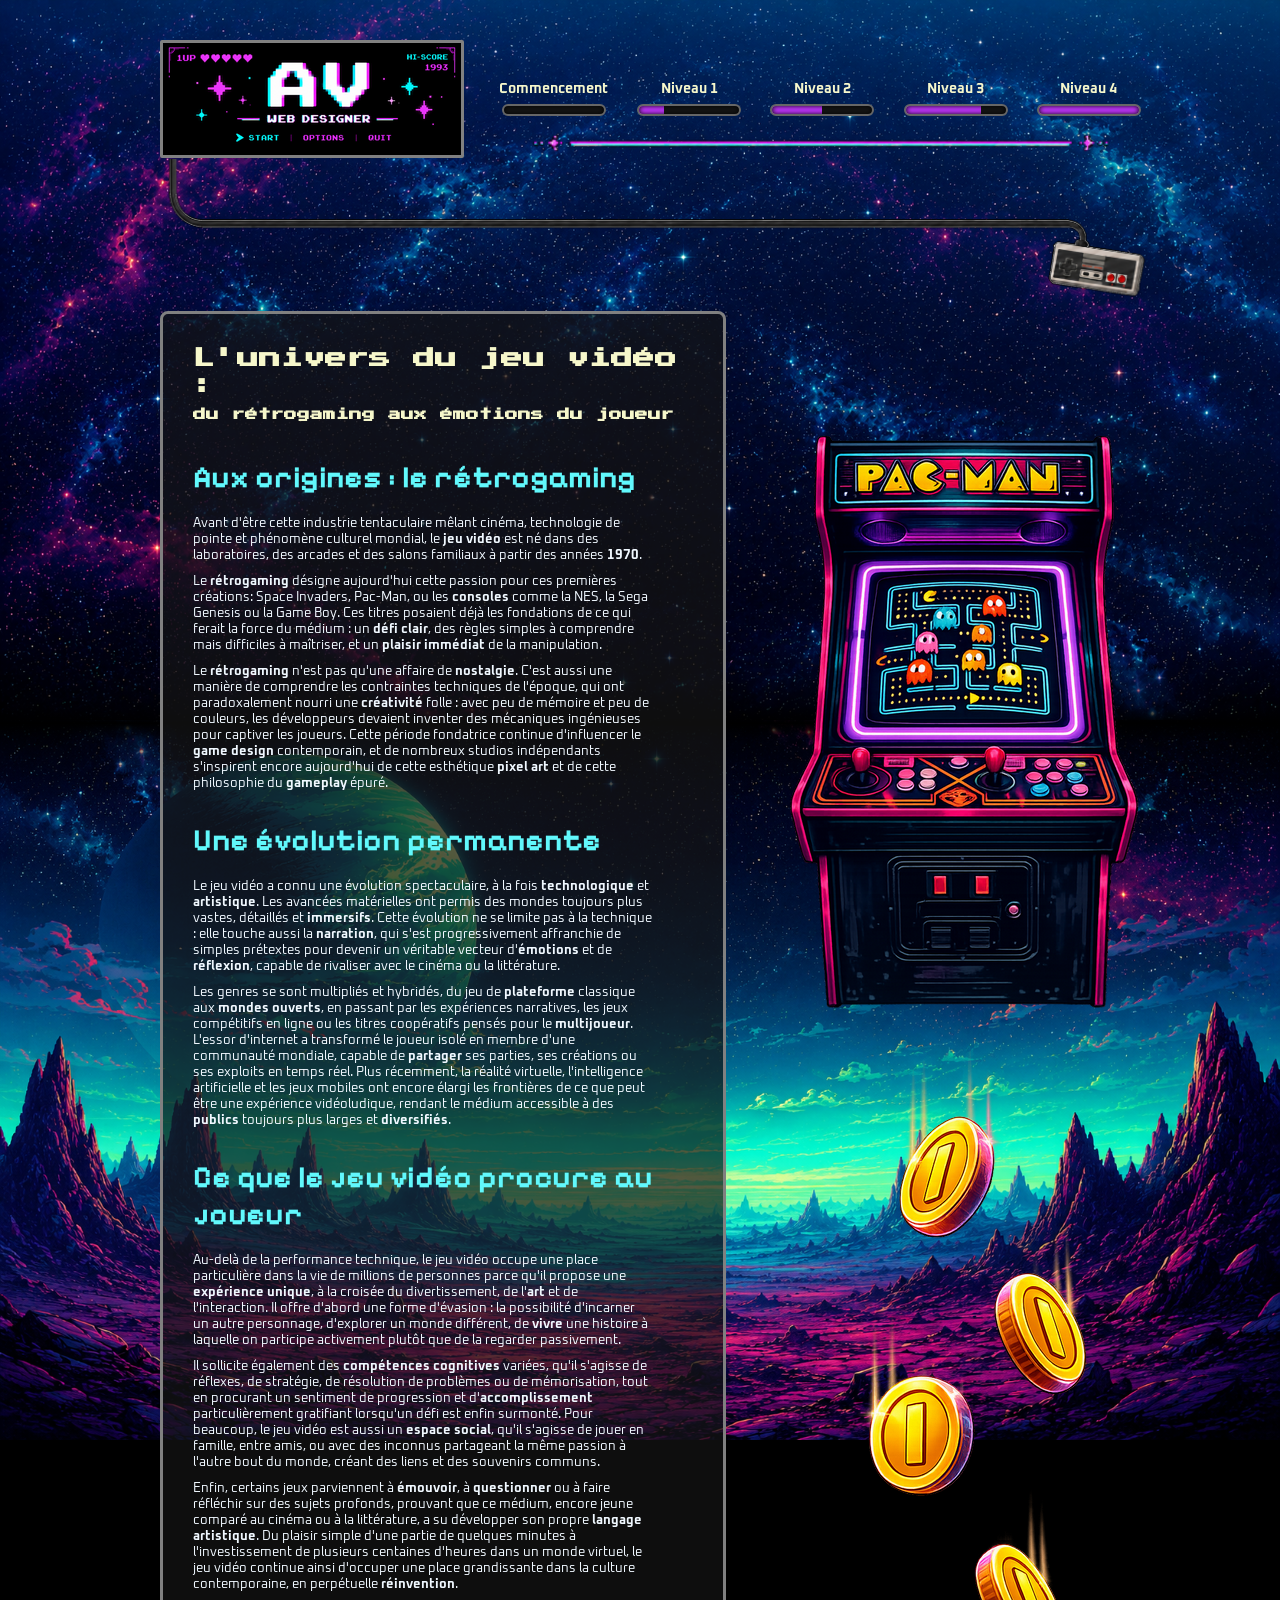
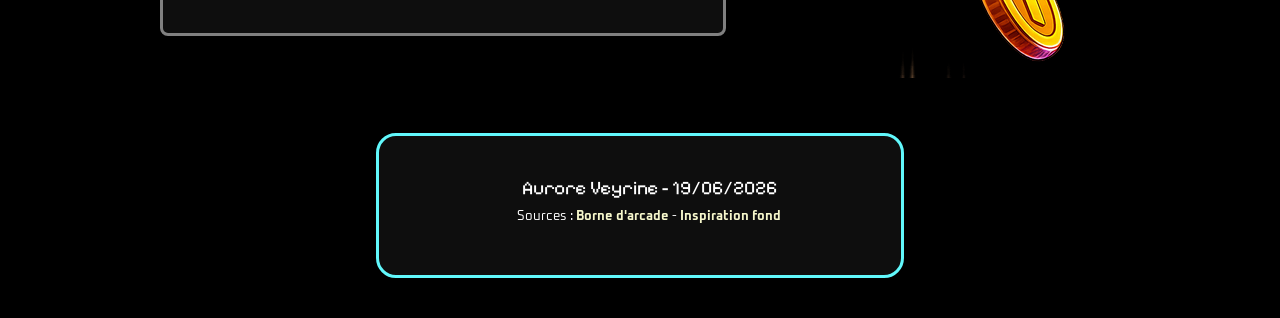
==== index.html @ 01560e69 "first commit" ====
<!DOCTYPE html>
<html lang="fr-CA">
<head>
    <meta charset="UTF-8">
    <meta name="viewport" content="width=device-width, initial-scale=1.0">
    <link rel="stylesheet" href="styles.css">
    <title>Retro Web Design</title>
</head>
<body>
    <div id="wrapper">
        <header>
            <a href="index.html"><img src="images/logo.png" alt="logo"></a>
            <nav>
                <ul>
                    <li><a href="index.html">Commencement</a></li>
                    <li class="niveau1"><a href="niveau1.html">Niveau 1</a></li>
                    <li class="niveau2"><a href="niveau2.html">Niveau 2</a></li>
                    <li class="niveau3"><a href="niveau3.html">Niveau 3</a></li>
                    <li class="niveau4"><a href="niveau4.html">Niveau 4</a></li>
                </ul>
            </nav>
            <img src="images/latest_line.png" id="latest_line" alt="dernière ligne">
        </header>
        <main>
            <h1>L'univers du jeu vidéo : <span>du rétrogaming aux émotions du joueur</span></h1>
            <article>
            <h2>Aux origines : le rétrogaming</h2>
            <p>Avant d'être cette industrie tentaculaire mêlant cinéma, technologie de pointe et phénomène culturel mondial, 
                le <strong>jeu vidéo</strong> est né dans des laboratoires, des arcades et des salons familiaux à partir des années <strong>1970</strong>. 
            <p>Le <strong>rétrogaming</strong> désigne aujourd'hui cette passion pour ces premières créations: Space Invaders, Pac-Man, 
                ou les <strong>consoles</strong> comme la NES, la Sega Genesis ou la Game Boy. Ces titres posaient déjà les fondations de ce qui ferait la force du médium 
                : un <strong>défi clair</strong>, des règles simples à comprendre mais difficiles à maîtriser, et un <strong>plaisir immédiat</strong> de la 
                manipulation.</p>
            <p>Le <strong>rétrogaming</strong> n'est pas qu'une affaire de <strong>nostalgie</strong>. C'est aussi une manière de comprendre les contraintes 
                techniques de l'époque, qui ont paradoxalement nourri une <strong>créativité</strong> folle : avec peu de mémoire et peu de 
                couleurs, les développeurs devaient inventer des mécaniques ingénieuses pour captiver les joueurs. Cette période 
                fondatrice continue d'influencer le <strong>game design</strong> contemporain, et de nombreux studios indépendants s'inspirent encore 
                aujourd'hui de cette esthétique <strong>pixel art</strong> et de cette philosophie du <strong>gameplay</strong>&nbsp;épuré.</p>
            </article>
            <article>
                <h2>Une évolution permanente</h2>
                <p>Le jeu vidéo a connu une évolution spectaculaire, à la fois <strong>technologique</strong> et <strong>artistique</strong>. 
                    Les avancées matérielles ont permis des mondes toujours plus vastes, détaillés et <strong>immersifs</strong>.  Cette évolution 
                    ne se limite pas à la technique : elle touche aussi la <strong>narration</strong>, qui s'est progressivement affranchie de 
                    simples prétextes pour devenir un véritable vecteur d'<strong>émotions</strong> et de <strong>réflexion</strong>, capable de rivaliser avec 
                    le cinéma ou la littérature.</p>
                <p>Les genres se sont multipliés et hybridés, du jeu de <strong>plateforme</strong> classique aux <strong>mondes ouverts</strong>, en passant par 
                    les expériences narratives, les jeux compétitifs en ligne ou les titres coopératifs pensés pour le <strong>multijoueur</strong>.
                    L'essor d'internet a transformé le joueur isolé en membre d'une communauté mondiale, capable de <strong>partager</strong> ses 
                    parties, ses créations ou ses exploits en temps réel. Plus récemment, la réalité virtuelle, l'intelligence 
                    artificielle et les jeux mobiles ont encore élargi les frontières de ce que peut être une expérience vidéoludique, 
                    rendant le médium accessible à des <strong>publics</strong> toujours plus larges et <strong>diversifiés</strong>.</p>
            </article>
            <article id="emotions">
                <h2>Ce que le jeu vidéo procure au joueur</h2>
                <p>Au-delà de la performance technique, le jeu vidéo occupe une place particulière dans la vie de millions de 
                    personnes parce qu'il propose une <strong>expérience unique</strong>, à la croisée du divertissement, de l'<strong>art</strong> et de l'interaction. 
                    Il offre d'abord une forme d'évasion : la possibilité d'incarner un autre personnage, d'explorer un monde différent, 
                    de <strong>vivre</strong> une histoire à laquelle on participe activement plutôt que de la regarder passivement.</p>
                <p>Il sollicite également des <strong>compétences cognitives</strong> variées, qu'il s'agisse de réflexes, de stratégie, de résolution de 
                    problèmes ou de mémorisation, tout en procurant un sentiment de progression et d'<strong>accomplissement</strong> particulièrement gratifiant 
                    lorsqu'un défi est enfin surmonté. Pour beaucoup, le jeu vidéo est aussi un <strong>espace social</strong>, qu'il s'agisse de jouer en famille, 
                    entre amis, ou avec des inconnus partageant la même passion à l'autre bout du monde, créant des liens et des souvenirs communs.</p>
                <p>Enfin, certains jeux parviennent à <strong>émouvoir</strong>, à <strong>questionner</strong> ou à faire réfléchir sur des sujets profonds, prouvant que ce médium, 
                    encore jeune comparé au cinéma ou à la littérature, a su développer son propre <strong>langage artistique</strong>. Du plaisir simple d'une partie 
                    de quelques minutes à l'investissement de plusieurs centaines d'heures dans un monde virtuel, le jeu vidéo continue ainsi d'occuper 
                    une place grandissante dans la culture contemporaine, en perpétuelle&nbsp;<strong>réinvention</strong>.</p>
            </article>
        </main>
        <aside>
            <img src="./images/sidebar_design1.png" alt="Borne d'arcade">
            <img src="./images/sidebar_design2.png" alt="Pièces">
        </aside>
        <footer>
            <div id="footer-texte">
                <p id="nom">Aurore Veyrine - <time datetime="2026-06-19">19/06/2026</time></p>
                <p>Sources : <a href="https://ca.pinterest.com/pin/9499849210904156/">Borne d'arcade</a> -
                <a href="https://ca.pinterest.com/pin/316166836357270043/">Inspiration fond</a></p>
            </div>
        </footer>
    </div>
</body>
</html>
---- styles.css ----
@import url('https://fonts.googleapis.com/css2?family=Oxanium:wght@200..800&family=Pixelify+Sans:wght@400..700&family=Press+Start+2P&display=swap');

/*Réinitialisation CSS*/
html, body, div, span, applet, object, iframe, h1, h2, h3, h4, h5, h6, p, blockquote, pre, a, abbr, acronym, address, big,
cite, code, del, dfn, em, font, img, ins, kbd, q, s, samp, small, strike, strong, sub, sup, tt, var, b, u, i, center, dl,
dt, dd, ol, ul, li, fieldset, form, label, legend, table, caption, tbody, tfoot, thead, tr, th, td{
    margin: 0;
    padding: 0;
    border: 0;
    outline: 0;
}

header, nav, footer, main{
    display: block;
}

body{
    background: linear-gradient(to bottom, transparent 0%,rgba(0, 0, 0, 0.5) 40%,black 50%,rgba(0, 0, 0, 0.5) 60%,
                transparent 100%) center 50vw / 100% 13vw no-repeat,
    url("./images/fond1.png") center top / 100% auto no-repeat,
    url("./images/fond2.png") center 56.28vw / 100% auto no-repeat;
    background-color: black;
    font-family: 'oxanium', sans-serif;
    font-size: 0.8em;
    color: aliceblue;
}

#wrapper{
    width: 960px;
    margin: 40px auto;
}

/*Header-------------------------------------------------------*/
header{
    width: 900px;
}

img[src="images/logo.png"]{
    border-radius: 2px;
    border: solid grey 3px;
}

#latest_line{
    width: 110%;
    height: 100%;
    margin-top: -7px;
}

/*Nav----------------------------------------------------------*/
nav{
    float: right;
    width: 700px;
    height: auto;
    margin: 40px -110px 0 0;
}

nav ul::after{
    content: '';
    display: block;
    width: 700px;
    height: 45px;
    background: url(./images/navbar.png) center no-repeat;
    background-size: 600px;
    flex-basis: 130%;
    margin-top: 5px;
}

ul{
    list-style: none;
    display: flex;
    justify-content: space-evenly;
    text-align: center;
    flex-wrap: wrap;
    margin: 0;
    padding: 0;
}

nav li{
    display: block;
    font-size: 14px;
}

nav li a, nav li a:link, nav li a:visited{
    text-decoration: none;
    color: #f6f7cb;
    font-weight: bold;
    transition: 0.2s ease;
}

nav li a:hover, nav li a:focus, nav li a:active{
    color: #ffffff;
    text-shadow:
        0 0 5px #ffffff,
        0 0 10px #fff6a8,
        0 0 20px #ffdd55,
        0 0 35px #ff9900,
        0 0 50px #ff5e00;
}

li::after{
    content: "";
    display: block;
    width: 100px;
    height: 8px;
    margin: 6px auto 0;
    border: 2px solid #666;
    border-radius: 10px;
    background: linear-gradient(90deg, #c337ff var(--xp), #151515 var(--xp));
    box-shadow: inset 0 0 5px black;
}

li{
    --xp: 0%;
}

.niveau1{
    --xp: 25%;
}

.niveau2{
    --xp: 50%;
}

.niveau3{
    --xp: 75%;
}

.niveau4{
    --xp: 100%;
}


/*Main----------------------------------------------------------*/
main{
    float: left;
    width: 500px;
    background-color: rgb(21, 21, 21,0.7);
    padding: 30px;
    border: grey 3px solid;
    border-radius: 8px;
}

h1{
    font-family: 'press start 2p', sans-serif;
    font-size: 1.7em;
    line-height: 1.3em;
    margin-bottom: 30px;
    color: #f6f7cb;
}

h1>span{
    display: block;
    font-size: 0.8rem;
}

h2{
    font-family: 'pixelify sans', sans-serif;
    font-size: 2.4em;
    margin: 30px 0 20px;
    color: #61F8FC;
}

p{
    width: 460px;
    margin-bottom: 10px;
}

/*Main-images-------------------------------------------------------*/
.images-pages1{
    position: relative;
    width: 900px;
    padding: 35px 35px 85px;
    background: linear-gradient(145deg, #7a7a7a, #353535);
    border: 10px solid #161616;
    border-radius: 40px;
    box-shadow: inset 0 0 25px rgba(255, 255, 255, 0.25),
                inset 0 0 50px rgba(0, 0, 0, 0.8),
                0 15px 30px rgba(0, 0, 0, 0.7);
}

.images-pages1 img{
    width: 100%;
    border-radius: 40px;
    border: 5px solid #111;
    box-sizing: border-box;
}

.images-pages1::after {
    content: "";
    position: absolute;
    left: 50%;
    bottom: 25px;
    width: 36px;
    height: 36px;
    box-sizing: border-box;
    background: #242424;
    border: 4px solid #161616;
    border-radius: 50%;
}

.images-pages2{
    position: relative;
    width: 900px;
    padding: 35px 35px 60px;
    background: linear-gradient(145deg, #1f1f1f, #050505);
    border: 10px solid #080808;
    box-shadow: inset 0 0 18px rgba(255, 255, 255, 0.08),
                inset 0 0 35px rgba(0, 0, 0, 0.9),
                0 12px 25px rgba(0, 0, 0, 0.7);
    border-radius: 12px;
}

.images-pages2 img{
    border: 5px solid #000;
    border-radius: 4px;
}

.images-pages2::after {
    content: "";
    position: absolute;
    left: 90%;
    bottom: 23px;
    width: 15px;
    height: 15px;
    box-sizing: border-box;
    background: #3a3a3a;
    border: 2px solid #050505;
    border-radius: 99%;
}

.images-pages2:hover::after {
    background-color: #DA110D;
}

/*Aside----------------------------------------------------------*/
aside{
    background: url(images/sidebar_design.png) no-repeat;
    float: right;
    width: 353px;
    margin: 100px 0 0 40px;
}

/*Footer----------------------------------------------------------*/
footer{
    clear: both;
    padding-top: 50px;
}

#footer-texte{
    background-color: rgb(21, 21, 21,0.7);
    padding: 30px;
    border: #61F8FC 3px solid;
    border-radius: 8px;
    color: rgb(255, 255, 255);
    width: 55%;
    margin: 0 auto;
    padding: 40px;
    text-align: center;
    box-sizing: border-box;
    border-radius: 20px;
}

#nom{
    font-family: 'pixelify sans', sans-serif;
    font-size: 1.5em;
}

footer a, footer a:link, footer a:visited{
    text-decoration: none;
    color: #f6f7cb;
    font-weight: bold;
}

footer a:hover, footer a:focus, footer a:active{
    color: #797a51;
}
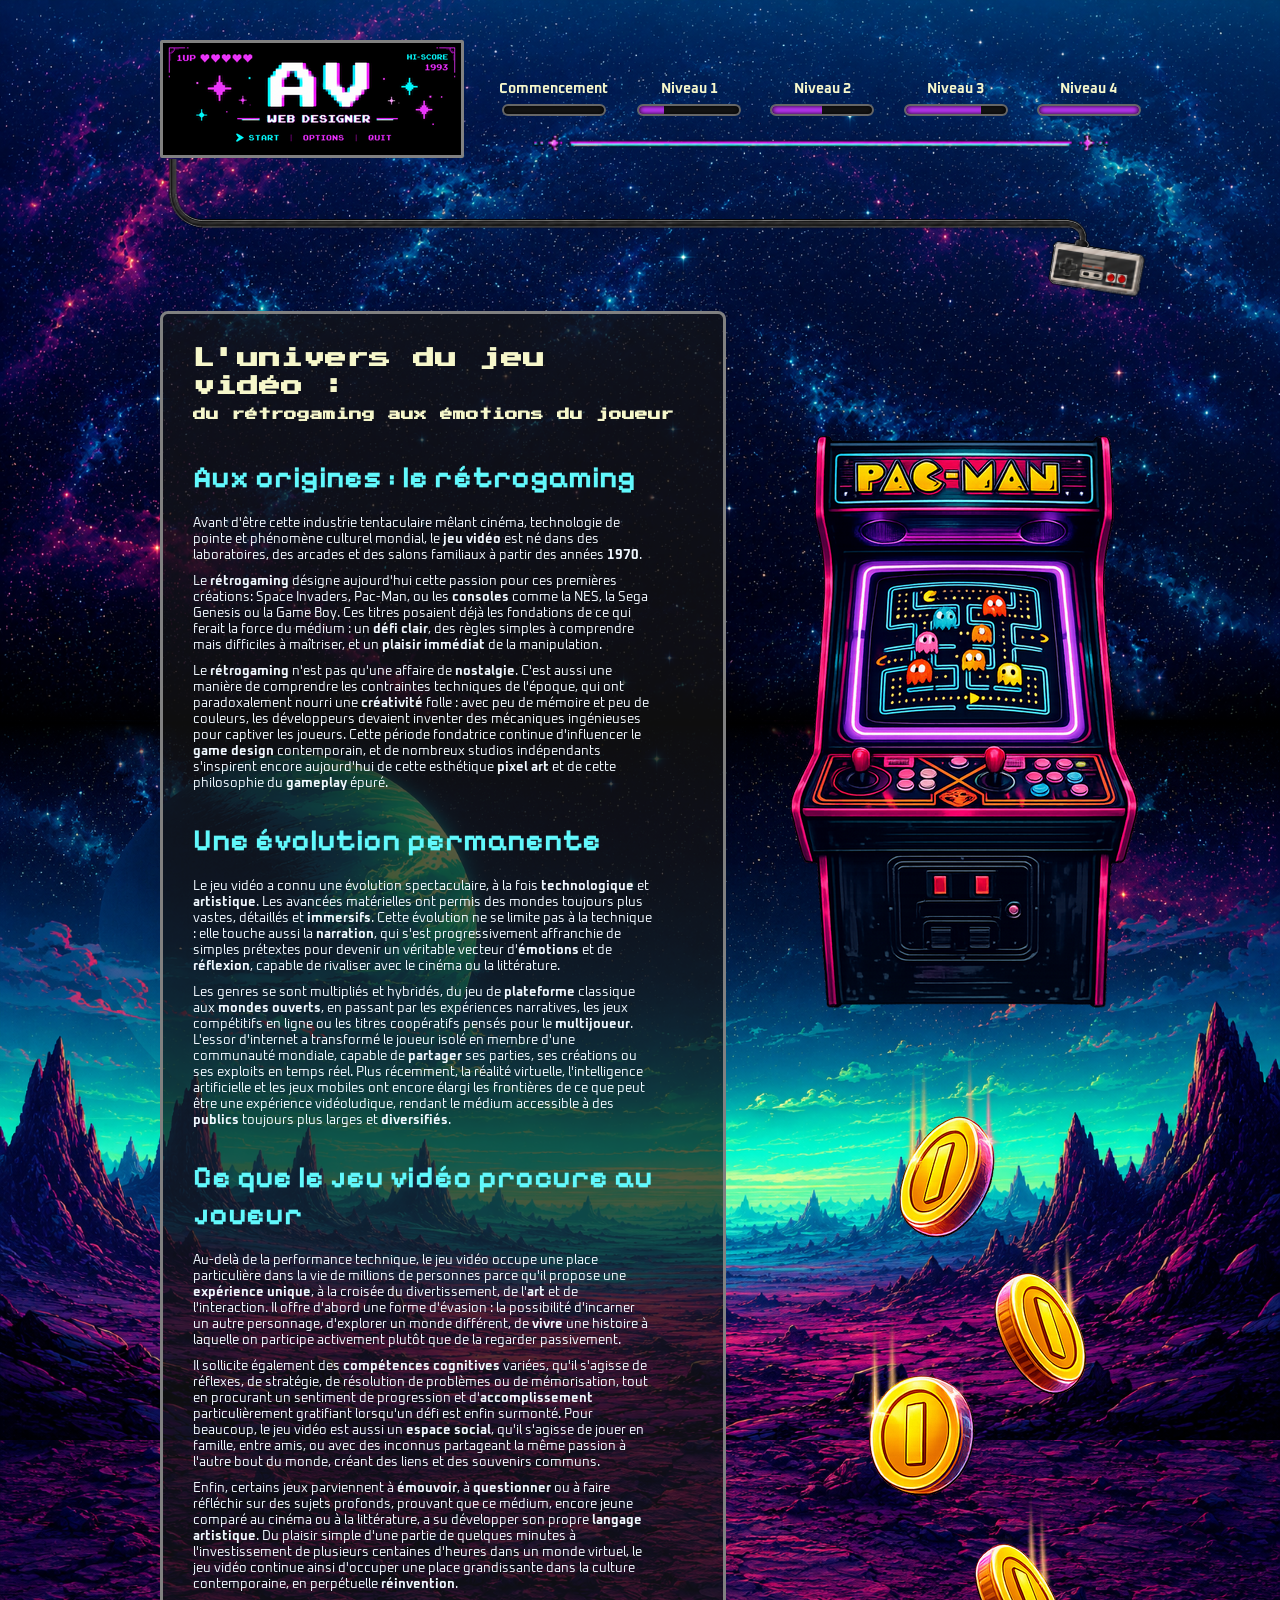
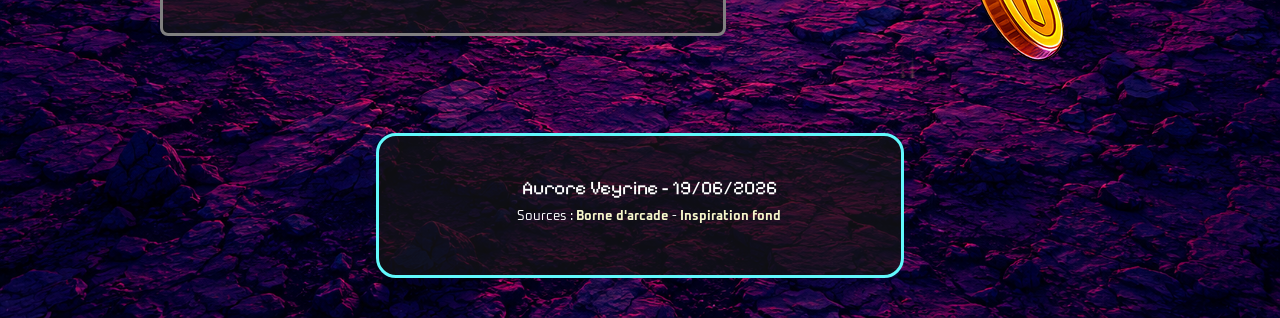
==== commit f5a2cedb: "Fix HTML entity for non-breaking space in header" ====
--- a/index.html
+++ b/index.html
@@ -22,7 +22,7 @@
             <img src="images/latest_line.png" id="latest_line" alt="dernière ligne">
         </header>
         <main>
-            <h1>L'univers du jeu vidéo : <span>du rétrogaming aux émotions du joueur</span></h1>
+            <h1>L'univers du jeu vidéo&nbsp;:<span>du rétrogaming aux émotions du joueur</span></h1>
             <article>
             <h2>Aux origines : le rétrogaming</h2>
             <p>Avant d'être cette industrie tentaculaire mêlant cinéma, technologie de pointe et phénomène culturel mondial, 
@@ -80,4 +80,4 @@
         </footer>
     </div>
 </body>
-</html>+</html>
--- a/styles.css
+++ b/styles.css
@@ -18,7 +18,8 @@
     background: linear-gradient(to bottom, transparent 0%,rgba(0, 0, 0, 0.5) 40%,black 50%,rgba(0, 0, 0, 0.5) 60%,
                 transparent 100%) center 50vw / 100% 13vw no-repeat,
     url("./images/fond1.png") center top / 100% auto no-repeat,
-    url("./images/fond2.png") center 56.28vw / 100% auto no-repeat;
+    url("./images/fond2.png") center 56.28vw / 100% auto no-repeat,
+    url(../images/fond3.png) bottom/ 100% auto no-repeat;
     background-color: black;
     font-family: 'oxanium', sans-serif;
     font-size: 0.8em;
@@ -188,7 +189,7 @@
 .images-pages1::after {
     content: "";
     position: absolute;
-    left: 50%;
+    left: 47%;
     bottom: 25px;
     width: 36px;
     height: 36px;
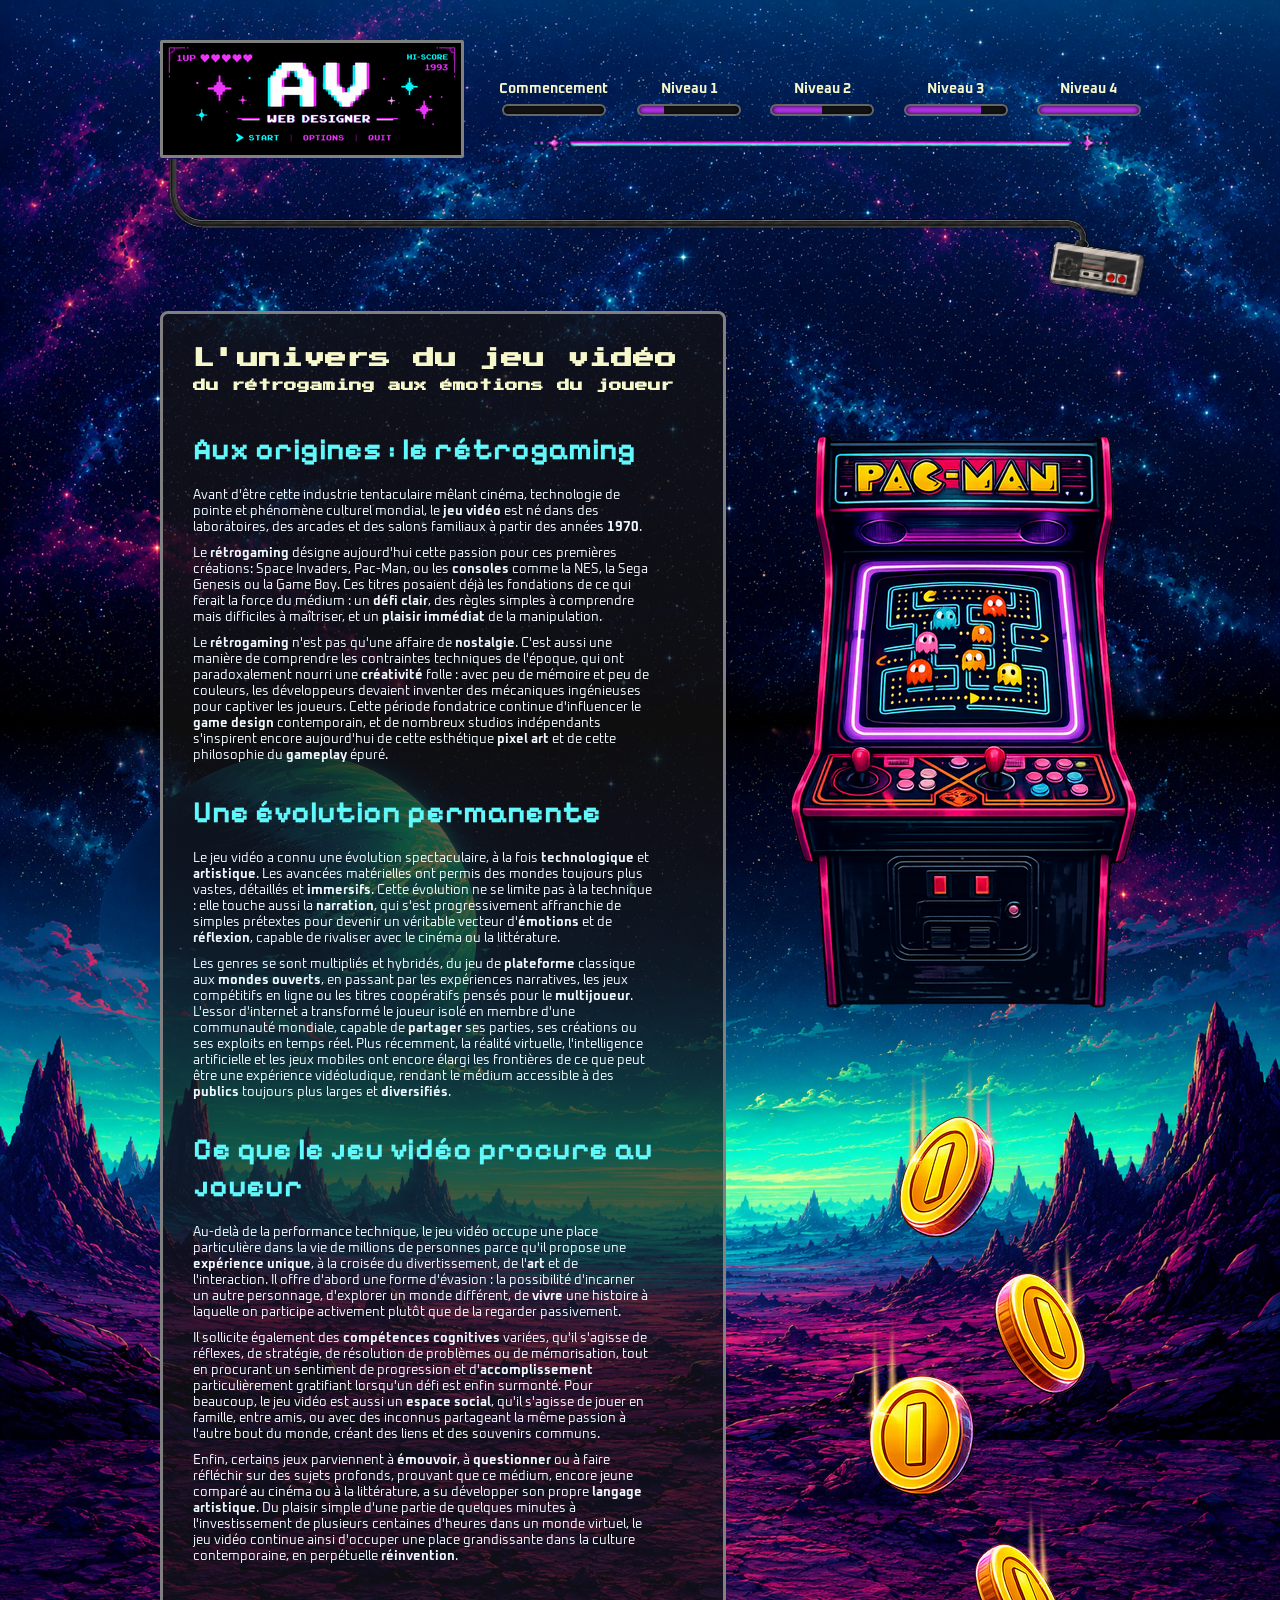
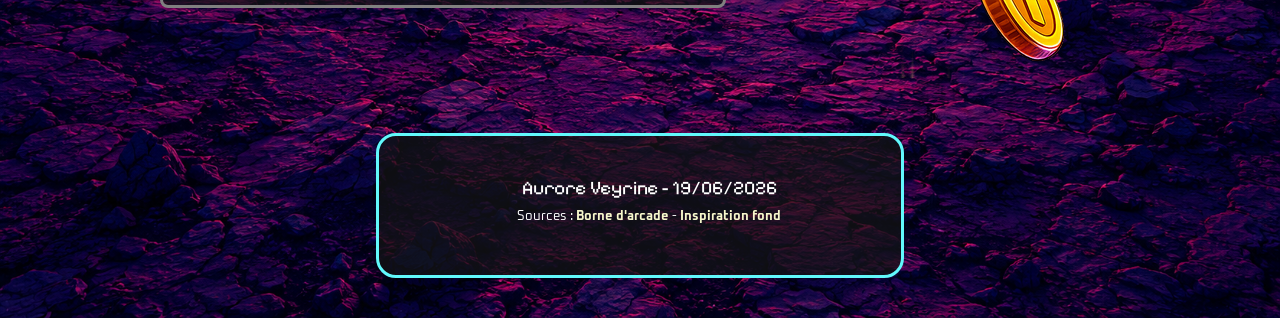
==== commit bb06cf63: "Fix HTML entity for non-breaking space" ====
--- a/index.html
+++ b/index.html
@@ -22,7 +22,7 @@
             <img src="images/latest_line.png" id="latest_line" alt="dernière ligne">
         </header>
         <main>
-            <h1>L'univers du jeu vidéo&nbsp;:<span>du rétrogaming aux émotions du joueur</span></h1>
+            <h1>L'univers du jeu vidéo <span>du rétrogaming aux émotions du joueur</span></h1>
             <article>
             <h2>Aux origines : le rétrogaming</h2>
             <p>Avant d'être cette industrie tentaculaire mêlant cinéma, technologie de pointe et phénomène culturel mondial, 
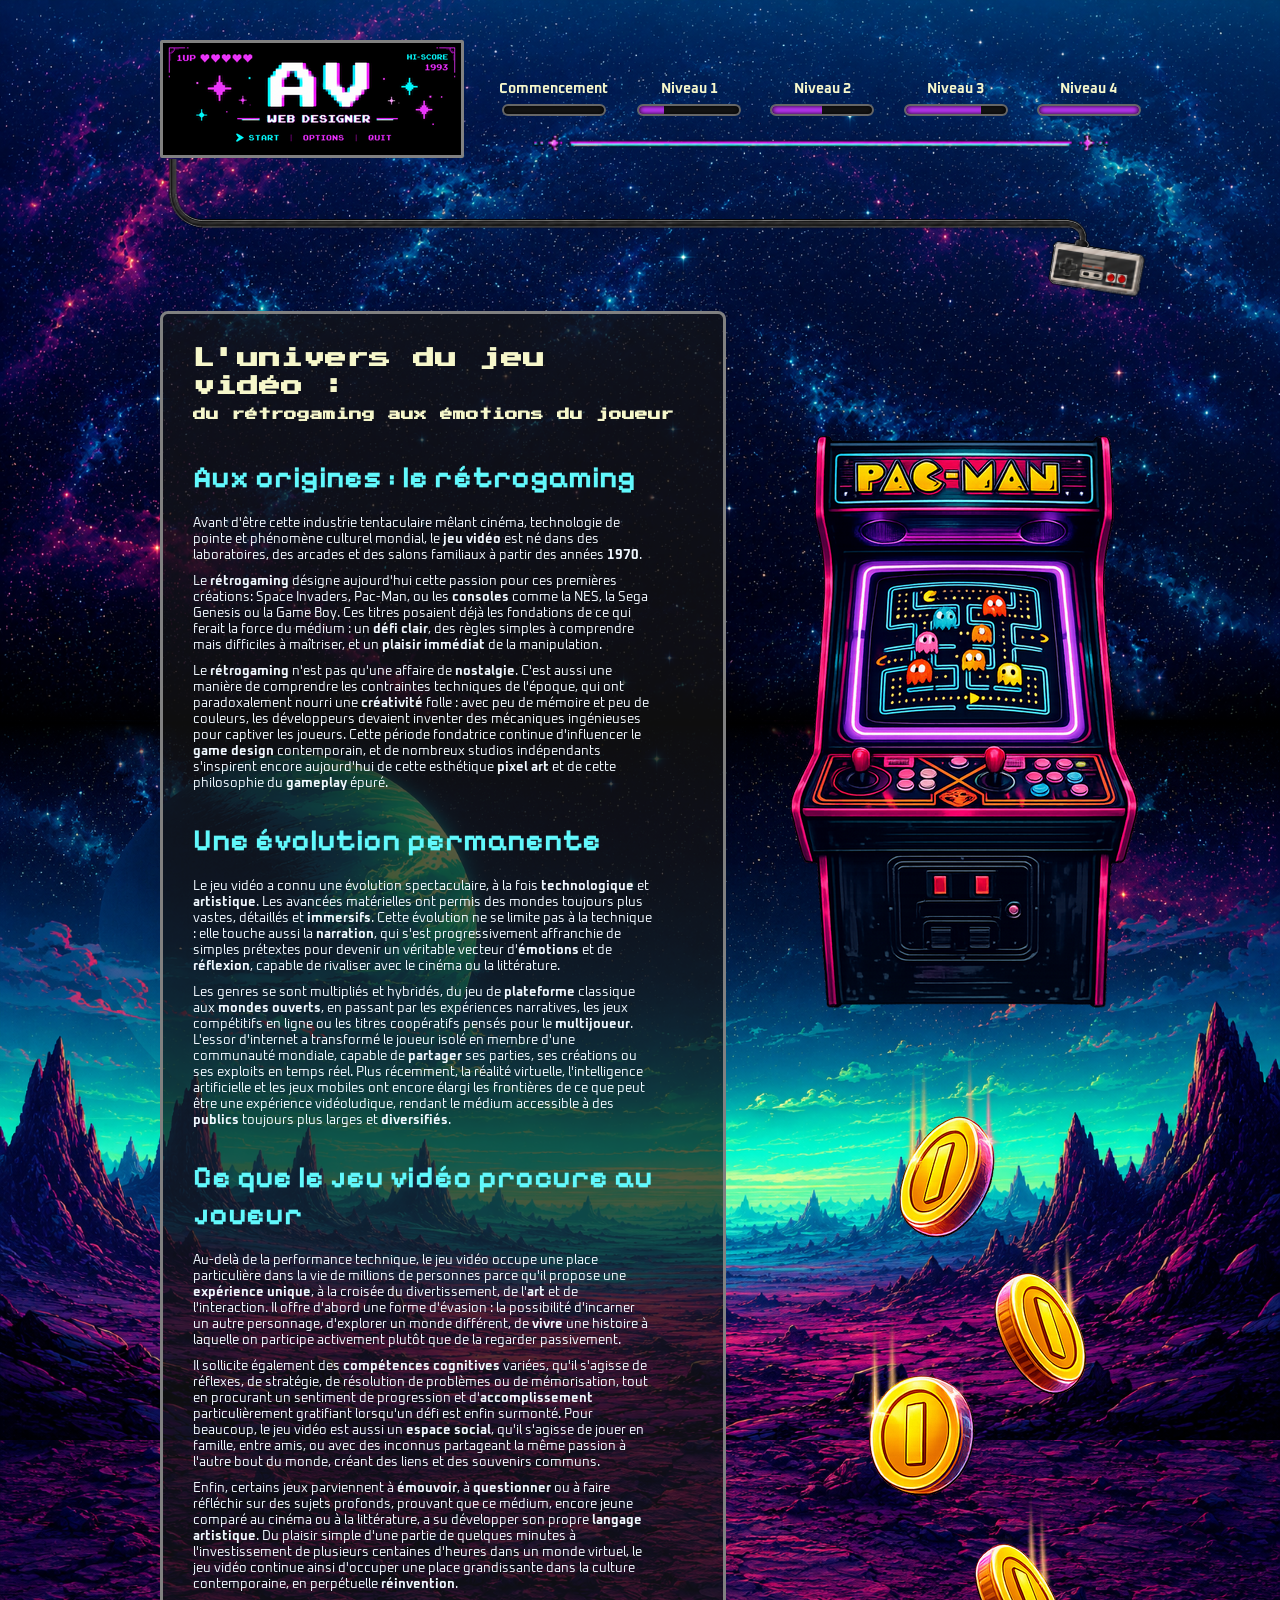
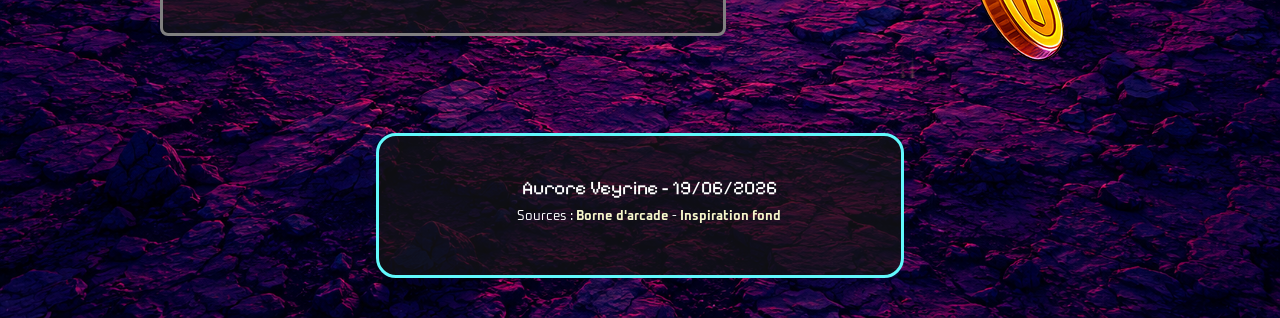
==== commit ac759ce3: "Fix HTML entity for colon in header" ====
--- a/index.html
+++ b/index.html
@@ -22,7 +22,7 @@
             <img src="images/latest_line.png" id="latest_line" alt="dernière ligne">
         </header>
         <main>
-            <h1>L'univers du jeu vidéo <span>du rétrogaming aux émotions du joueur</span></h1>
+            <h1>L'univers du jeu vidéo&nbsp;:<span>du rétrogaming aux émotions du joueur</span></h1>
             <article>
             <h2>Aux origines : le rétrogaming</h2>
             <p>Avant d'être cette industrie tentaculaire mêlant cinéma, technologie de pointe et phénomène culturel mondial, 
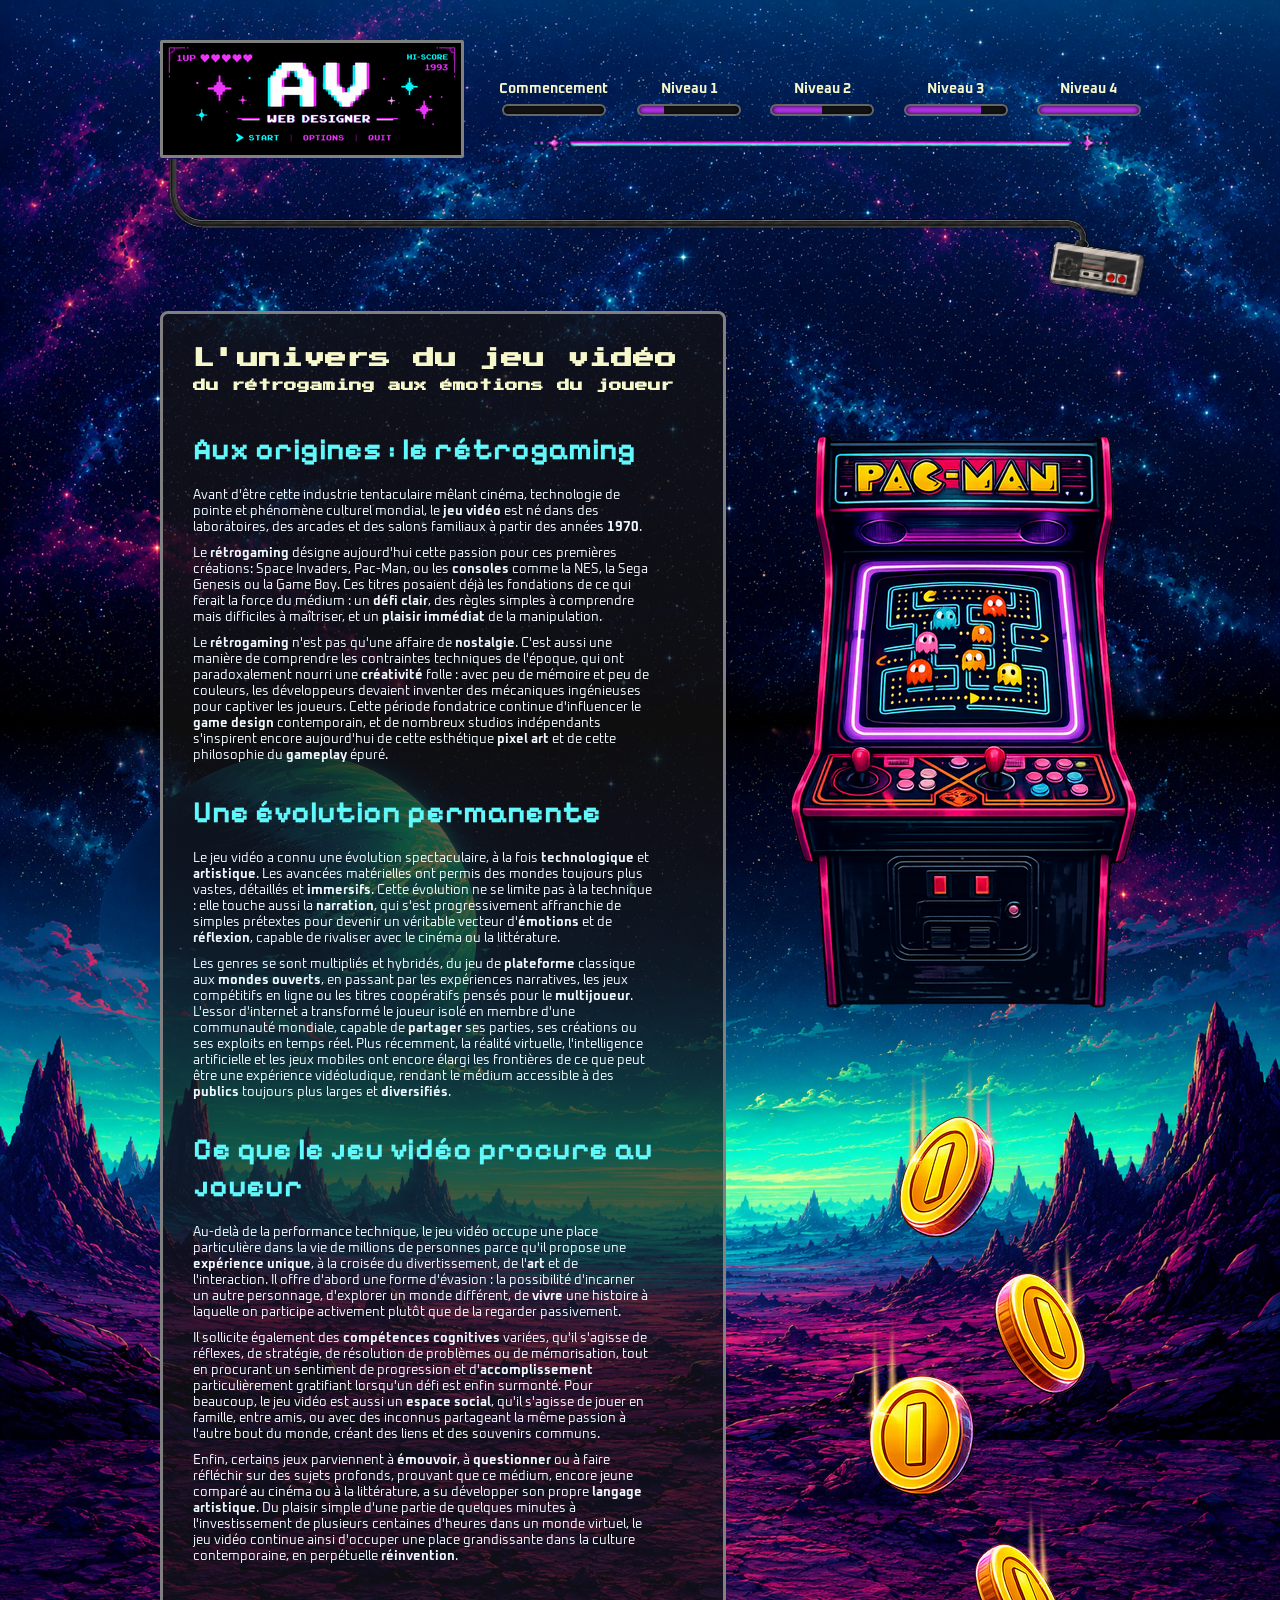
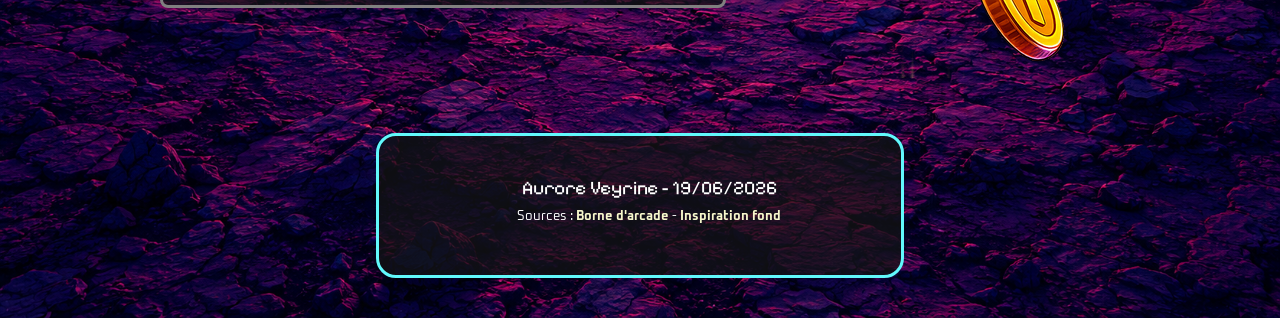
==== commit a686ef91: "Fix HTML formatting for game universe heading" ====
--- a/index.html
+++ b/index.html
@@ -22,7 +22,7 @@
             <img src="images/latest_line.png" id="latest_line" alt="dernière ligne">
         </header>
         <main>
-            <h1>L'univers du jeu vidéo&nbsp;:<span>du rétrogaming aux émotions du joueur</span></h1>
+            <h1>L'univers du jeu vidéo <span>du rétrogaming aux émotions du joueur</span></h1>
             <article>
             <h2>Aux origines : le rétrogaming</h2>
             <p>Avant d'être cette industrie tentaculaire mêlant cinéma, technologie de pointe et phénomène culturel mondial, 
